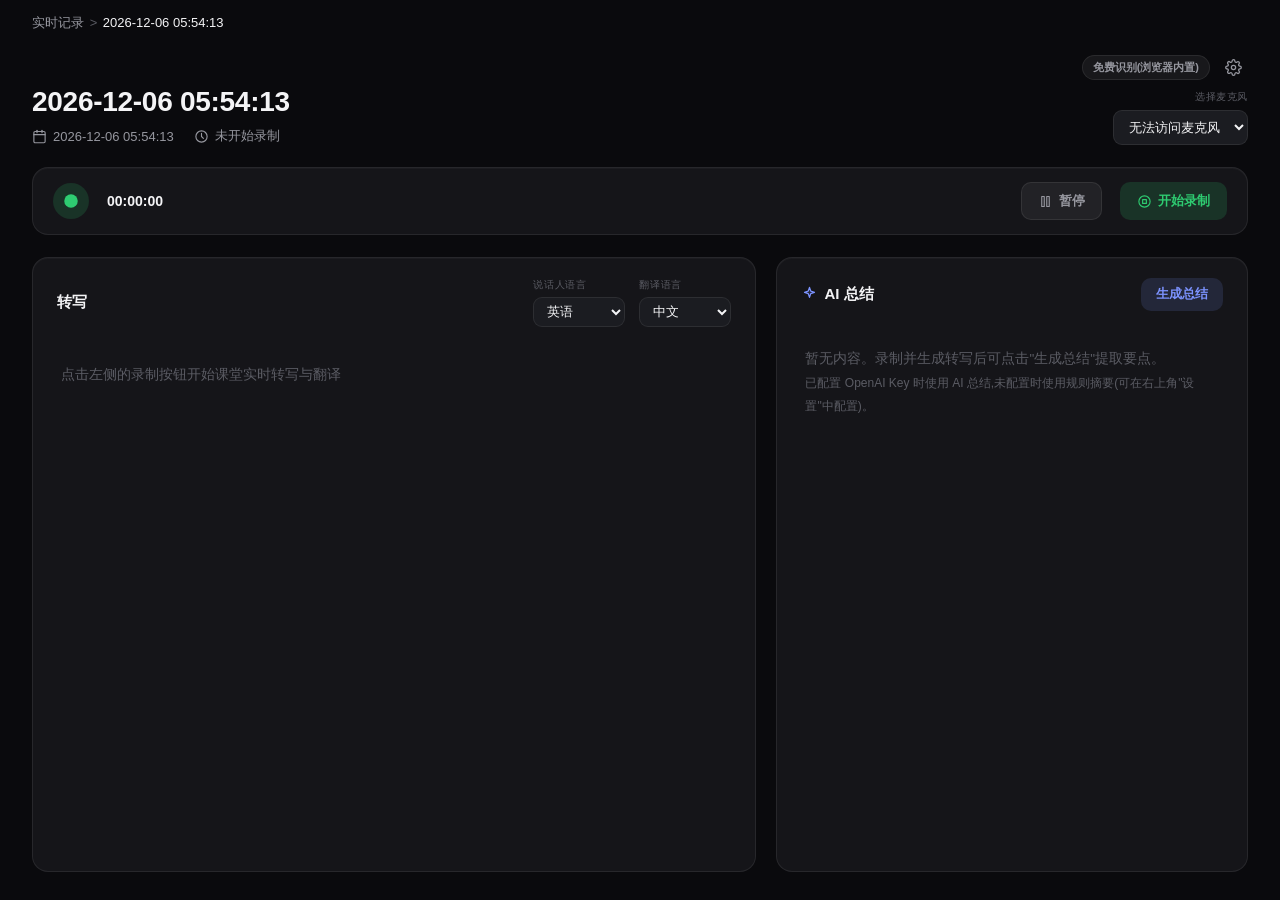
==== app/index.html @ 1d2155aa "Add official landing page with download section Moves the functional web app to /app/, adds a market" ====
<!DOCTYPE html>
<html lang="zh-CN">
<head>
<meta charset="UTF-8" />
<meta name="viewport" content="width=device-width, initial-scale=1" />
<meta http-equiv="Content-Security-Policy" content="default-src 'self'; script-src 'self'; style-src 'self' 'unsafe-inline'; connect-src 'self' https://api.mymemory.translated.net https://api.openai.com; img-src 'self' data:;" />
<title>XWX</title>
<meta name="description" content="课堂实时语音转写 + 翻译 + AI 总结" />
<link rel="stylesheet" href="styles.css" />
</head>
<body>
  <div class="titlebar">
    <div class="titlebar-left">
      <span class="breadcrumb"><span class="crumb-dim">实时记录</span> <span class="crumb-sep">&gt;</span> <span id="breadcrumbTime">2026-09-02 00:00:00</span></span>
    </div>
  </div>

  <div class="app-body">
    <div class="header-row">
      <div class="header-left">
        <h1 id="sessionTitle">2026-09-02 00:00:00</h1>
        <div class="meta-row">
          <span class="meta-item">
            <svg class="meta-icon" viewBox="0 0 24 24"><rect x="3" y="4" width="18" height="18" rx="2"/><line x1="3" y1="9" x2="21" y2="9"/><line x1="8" y1="2" x2="8" y2="6"/><line x1="16" y1="2" x2="16" y2="6"/></svg>
            <span id="sessionDate">2026-09-02 00:00</span>
          </span>
          <span class="meta-item">
            <svg class="meta-icon" viewBox="0 0 24 24"><circle cx="12" cy="12" r="9"/><polyline points="12 7 12 12 15 15"/></svg>
            <span id="recordedLabel">未开始录制</span>
          </span>
        </div>
      </div>
      <div class="header-right">
        <div class="header-right-top">
          <span class="engine-badge" id="engineBadge">免费识别</span>
          <button class="icon-btn nav-btn" id="btnSettings" title="设置">
            <svg viewBox="0 0 24 24"><circle cx="12" cy="12" r="3"/><path d="M19.4 15a1.7 1.7 0 0 0 .34 1.87l.06.06a2 2 0 1 1-2.83 2.83l-.06-.06a1.7 1.7 0 0 0-1.87-.34 1.7 1.7 0 0 0-1 1.55V21a2 2 0 1 1-4 0v-.09A1.7 1.7 0 0 0 9 19.4a1.7 1.7 0 0 0-1.87.34l-.06.06a2 2 0 1 1-2.83-2.83l.06-.06A1.7 1.7 0 0 0 4.6 15a1.7 1.7 0 0 0-1.55-1H3a2 2 0 1 1 0-4h.09A1.7 1.7 0 0 0 4.6 9a1.7 1.7 0 0 0-.34-1.87l-.06-.06a2 2 0 1 1 2.83-2.83l.06.06A1.7 1.7 0 0 0 9 4.6a1.7 1.7 0 0 0 1-1.55V3a2 2 0 1 1 4 0v.09a1.7 1.7 0 0 0 1 1.55 1.7 1.7 0 0 0 1.87-.34l.06-.06a2 2 0 1 1 2.83 2.83l-.06.06A1.7 1.7 0 0 0 19.4 9a1.7 1.7 0 0 0 1.55 1H21a2 2 0 1 1 0 4h-.09a1.7 1.7 0 0 0-1.51 1z"/></svg>
          </button>
        </div>
        <label class="mic-label">选择麦克风</label>
        <select id="micSelect" class="select-box"></select>
      </div>
    </div>

    <div class="control-bar card">
      <button class="record-dot" id="btnRecordToggle" title="开始/停止录制">
        <svg viewBox="0 0 24 24"><circle cx="12" cy="12" r="9"/></svg>
      </button>
      <span class="timer" id="timerLabel">00:00:00</span>
      <canvas id="waveform" width="360" height="36"></canvas>
      <div class="spacer"></div>
      <button class="btn btn-ghost" id="btnPause">
        <svg viewBox="0 0 24 24"><rect x="6" y="4" width="4" height="16"/><rect x="14" y="4" width="4" height="16"/></svg>
        <span id="pauseLabel">暂停</span>
      </button>
      <button class="btn btn-record" id="btnEnd">
        <svg viewBox="0 0 24 24"><circle cx="12" cy="12" r="9"/><rect x="9" y="9" width="6" height="6"/></svg>
        <span id="btnEndLabel">开始录制</span>
      </button>
    </div>

    <div class="content-row">
      <section class="panel card transcript-panel">
        <div class="panel-header">
          <h2>转写</h2>
          <div class="lang-selects">
            <div class="lang-group">
              <label>说话人语言</label>
              <select id="sourceLang" class="select-box"></select>
            </div>
            <div class="lang-group">
              <label>翻译语言</label>
              <select id="targetLang" class="select-box"></select>
            </div>
          </div>
        </div>
        <div id="transcriptList" class="transcript-list">
          <div class="empty-state" id="transcriptEmpty">
            点击左侧的录制按钮开始课堂实时转写与翻译
          </div>
        </div>
      </section>

      <section class="panel card summary-panel">
        <div class="panel-header">
          <h2><svg class="spark-icon" viewBox="0 0 24 24"><path d="M12 2l1.8 5.2L19 9l-5.2 1.8L12 16l-1.8-5.2L5 9l5.2-1.8z"/></svg> AI 总结
            <span class="live-pulse" id="summaryLivePulse" hidden></span>
          </h2>
          <div class="summary-header-right">
            <span class="summary-updated" id="summaryUpdated"></span>
            <button class="btn btn-small" id="btnSummarize">生成总结</button>
          </div>
        </div>
        <div id="summaryBody" class="summary-body">
          <div class="empty-state">
            暂无内容。录制并生成转写后可点击"生成总结"提取要点。<br/>
            <span class="hint">已配置 OpenAI Key 时使用 AI 总结,未配置时使用规则摘要(可在右上角"设置"中配置)。</span>
          </div>
        </div>
      </section>
    </div>
  </div>

  <div class="modal-overlay" id="settingsOverlay" hidden>
    <div class="modal card">
      <div class="modal-header">
        <h3>设置</h3>
        <button class="icon-btn nav-btn" id="btnCloseSettings">
          <svg viewBox="0 0 24 24"><line x1="6" y1="6" x2="18" y2="18"/><line x1="18" y1="6" x2="6" y2="18"/></svg>
        </button>
      </div>
      <div class="modal-body">
        <label class="modal-label">OpenAI API Key</label>
        <input type="password" id="apiKeyInput" class="text-input" placeholder="sk-..." autocomplete="off" spellcheck="false" />
        <p class="modal-hint">
          注意:ChatGPT Pro 网页订阅不能直接调用接口,需要到
          platform.openai.com/api-keys 单独创建一个 API Key,并在账户里开通按量付费额度
          (与 ChatGPT 订阅是两套独立计费)。<br/>
          填入 Key 后,识别使用 Whisper、翻译与 AI 总结使用 GPT-4o-mini,准确率和速度优于免费方案。
          留空则自动使用浏览器内置的免费识别 + 规则摘要。<br/>
          <strong>Key 只保存在你这台设备的浏览器本地存储中,不会上传到任何服务器</strong>(本站是纯静态页面,没有后端)。
        </p>
        <div class="modal-actions">
          <button class="btn btn-ghost" id="btnClearKey">清除</button>
          <button class="btn" id="btnSaveKey">保存</button>
        </div>
        <p class="modal-status" id="keyStatus"></p>
      </div>
    </div>
  </div>

  <div class="toast" id="toast" hidden></div>

  <script src="app.js"></script>
</body>
</html>
---- app/styles.css ----
* { box-sizing: border-box; margin: 0; padding: 0; }

:root {
  --bg: #0a0a0d;
  --card-bg: #151519;
  --card-bg-2: #1b1c21;
  --border: rgba(255, 255, 255, 0.08);
  --hover: rgba(255, 255, 255, 0.06);
  --text: #f4f4f6;
  --text-dim: #96979f;
  --text-faint: #5b5c64;
  --accent: #7c93ff;
  --accent-soft: rgba(124, 147, 255, 0.14);
  --red: #ff6161;
  --red-soft: rgba(255, 97, 97, 0.14);
  --green: #2ecc71;
  --green-soft: rgba(46, 204, 113, 0.16);
}

html, body {
  height: 100%;
  background: var(--bg);
  color: var(--text);
  font-family: -apple-system, "Segoe UI", "PingFang SC", "Microsoft YaHei", sans-serif;
  overflow: hidden;
}

svg { fill: none; stroke: currentColor; stroke-width: 1.8; stroke-linecap: round; stroke-linejoin: round; }

/* Titlebar */
.titlebar { height: 46px; display: flex; align-items: center; background: var(--bg); padding: 0 32px; }
.titlebar-left { display: flex; align-items: center; gap: 4px; }
.icon-btn.nav-btn {
  width: 30px; height: 30px; border: none; background: transparent; border-radius: 7px;
  display: flex; align-items: center; justify-content: center; color: var(--text-dim); cursor: pointer;
  transition: background 0.15s ease, color 0.15s ease;
}
.icon-btn.nav-btn svg { width: 17px; height: 17px; }
.icon-btn.nav-btn:hover { background: var(--hover); color: var(--text); }
.breadcrumb { font-size: 13px; color: var(--text); }
.crumb-dim { color: var(--text-dim); }
.crumb-sep { color: var(--text-faint); margin: 0 2px; }

/* Body */
.app-body { height: calc(100% - 46px); padding: 6px 32px 28px; display: flex; flex-direction: column; gap: 22px; overflow: hidden; }

.header-row { display: flex; justify-content: space-between; align-items: flex-end; }
.header-left h1 { font-size: 28px; font-weight: 700; letter-spacing: -0.01em; }
.meta-row { display: flex; gap: 20px; margin-top: 9px; }
.meta-item { display: flex; align-items: center; gap: 6px; font-size: 13px; color: var(--text-dim); }
.meta-icon { width: 15px; height: 15px; }
.header-right { display: flex; flex-direction: column; align-items: flex-end; gap: 6px; }
.header-right-top { display: flex; align-items: center; gap: 8px; margin-bottom: 2px; }
.mic-label {
  font-size: 10px; color: var(--text-faint); text-transform: uppercase; letter-spacing: 0.06em;
}

.engine-badge {
  font-size: 11px; font-weight: 600; padding: 4px 10px; border-radius: 20px;
  background: var(--hover); color: var(--text-dim); border: 1px solid var(--border);
}
.engine-badge.premium { background: var(--accent-soft); color: var(--accent); border-color: rgba(124, 147, 255, 0.3); }

/* Settings modal */
.modal-overlay {
  position: fixed; inset: 0; background: rgba(0, 0, 0, 0.6); backdrop-filter: blur(8px);
  display: flex; align-items: center; justify-content: center; z-index: 50;
}
.modal-overlay[hidden] { display: none; }
.modal { width: 420px; max-width: 90vw; padding: 22px 24px; box-shadow: 0 24px 70px rgba(0,0,0,0.55); }
.modal-header { display: flex; justify-content: space-between; align-items: center; margin-bottom: 16px; }
.modal-header h3 { font-size: 15px; font-weight: 700; }
.modal-label {
  display: block; font-size: 10px; color: var(--text-faint); margin-bottom: 8px;
  text-transform: uppercase; letter-spacing: 0.06em;
}
.text-input {
  width: 100%; border: 1px solid var(--border); background: var(--card-bg-2); border-radius: 9px; padding: 10px 12px;
  font-size: 13px; outline: none; color: var(--text); transition: border-color 0.15s ease;
}
.text-input:focus { border-color: var(--accent); }
.modal-hint { font-size: 12px; color: var(--text-faint); line-height: 1.7; margin-top: 12px; }
.modal-actions { display: flex; justify-content: flex-end; gap: 8px; margin-top: 18px; }
.modal-status { font-size: 12px; margin-top: 10px; color: var(--accent); min-height: 16px; }

.select-box {
  border: 1px solid var(--border); background: var(--card-bg-2); border-radius: 9px;
  padding: 8px 11px; font-size: 13px; color: var(--text); cursor: pointer; outline: none;
  transition: border-color 0.15s ease;
}
.select-box:focus { border-color: var(--accent); }

.card { background: var(--card-bg); border: 1px solid var(--border); border-radius: 16px; box-shadow: 0 1px 0 rgba(255,255,255,0.03) inset; }

.control-bar { display: flex; align-items: center; gap: 18px; padding: 14px 20px; }
.record-dot {
  width: 36px; height: 36px; border-radius: 50%; border: none; cursor: pointer;
  background: var(--green-soft); color: var(--green); display: flex; align-items: center; justify-content: center;
  transition: background 0.15s ease, transform 0.08s ease, box-shadow 0.2s ease;
}
.record-dot:hover { filter: brightness(1.1); }
.record-dot:active { transform: scale(0.94); }
.record-dot svg { width: 18px; height: 18px; fill: currentColor; stroke: none; }
.record-dot.active { background: var(--red); color: #fff; box-shadow: 0 0 0 6px var(--red-soft); }
.record-dot.active svg { fill: #fff; }

.timer { font-variant-numeric: tabular-nums; font-size: 14px; font-weight: 600; min-width: 66px; color: var(--text); }
#waveform { flex: 1; max-width: 420px; height: 36px; }
.spacer { flex: 1; }

.btn {
  display: flex; align-items: center; gap: 6px; border: 1px solid transparent; border-radius: 10px; cursor: pointer;
  padding: 9px 16px; font-size: 13px; font-weight: 600; background: var(--accent-soft); color: var(--accent);
  transition: filter 0.15s ease, transform 0.08s ease, background 0.15s ease;
}
.btn svg { width: 15px; height: 15px; }
.btn:hover { filter: brightness(1.1); }
.btn:active { transform: scale(0.97); }
.btn:disabled { opacity: 0.5; cursor: not-allowed; transform: none; }
.btn-ghost { background: var(--hover); color: var(--text-dim); border-color: var(--border); }
.btn-ghost:hover { color: var(--text); }
.btn-ghost.active { color: var(--accent); border-color: rgba(124, 147, 255, 0.3); }
.btn-danger { background: var(--red); color: #fff; }
.btn-danger svg { fill: #fff; stroke: none; }
.btn-record { background: var(--green-soft); color: var(--green); }
.btn-record.recording { background: var(--red); color: #fff; }
.btn-record.recording svg { fill: #fff; stroke: none; }
.btn-small { padding: 7px 14px; font-size: 12.5px; }

.content-row { flex: 1; display: flex; gap: 20px; min-height: 0; }
.panel { flex: 1; display: flex; flex-direction: column; padding: 20px 24px; min-height: 0; }
.transcript-panel { flex: 1.6; }
.summary-panel { flex: 1; }

.panel-header { display: flex; justify-content: space-between; align-items: center; margin-bottom: 16px; flex-wrap: wrap; gap: 10px; }
.panel-header h2 { font-size: 15px; font-weight: 700; display: flex; align-items: center; gap: 6px; }
.spark-icon { width: 17px; height: 17px; color: var(--accent); fill: var(--accent-soft); }

.summary-header-right { display: flex; align-items: center; gap: 10px; }
.summary-updated { font-size: 11px; color: var(--text-faint); }
.live-pulse { width: 7px; height: 7px; border-radius: 50%; background: var(--accent); animation: pulse 1.2s infinite; }
.live-pulse[hidden] { display: none; }

.lang-selects { display: flex; gap: 14px; }
.lang-group { display: flex; flex-direction: column; gap: 5px; }
.lang-group label { font-size: 10px; color: var(--text-faint); text-transform: uppercase; letter-spacing: 0.06em; }
.lang-group .select-box { padding: 6px 9px; font-size: 12.5px; }

.transcript-list { flex: 1; overflow-y: auto; padding-right: 4px; }
.transcript-entry {
  display: flex; gap: 14px; padding: 13px 0; border-bottom: 1px solid var(--border);
  animation: entryIn 0.25s ease;
}
.transcript-entry:last-child { border-bottom: none; }
@keyframes entryIn {
  from { opacity: 0; transform: translateY(4px); }
  to { opacity: 1; transform: translateY(0); }
}
.entry-time { color: var(--accent); font-size: 12.5px; font-variant-numeric: tabular-nums; width: 58px; flex-shrink: 0; padding-top: 1px; }
.entry-text { flex: 1; }
.entry-original { font-size: 14.5px; line-height: 1.55; color: var(--text); }
.entry-translated { font-size: 13.5px; line-height: 1.55; color: var(--text-dim); margin-top: 4px; }
.entry-interim { opacity: 0.55; }

.interim-row { display: flex; align-items: center; gap: 8px; font-size: 13px; color: var(--text-faint); padding: 10px 0; }
.pulse-dot { width: 7px; height: 7px; border-radius: 50%; background: var(--accent); animation: pulse 1.2s infinite; }
@keyframes pulse { 0%,100% { opacity: 0.3; } 50% { opacity: 1; } }

.empty-state { color: var(--text-faint); font-size: 13.5px; line-height: 1.75; padding: 20px 4px; }
.empty-state .hint { font-size: 12px; color: var(--text-faint); }

.summary-body { flex: 1; overflow-y: auto; font-size: 13.5px; line-height: 1.75; }
.summary-overview { margin-bottom: 12px; color: var(--text); }
.summary-bullets { list-style: none; display: flex; flex-direction: column; gap: 9px; }
.summary-bullets li { display: flex; gap: 8px; color: var(--text-dim); }
.summary-bullets li strong { color: var(--text); }
.summary-bullets li::before { content: "•"; color: var(--accent); font-weight: 700; }

::-webkit-scrollbar { width: 8px; }
::-webkit-scrollbar-thumb { background: rgba(255,255,255,0.14); border-radius: 4px; }
::-webkit-scrollbar-thumb:hover { background: rgba(255,255,255,0.22); }
::-webkit-scrollbar-track { background: transparent; }

/* Toast */
.toast {
  position: fixed; left: 50%; bottom: 28px; transform: translateX(-50%) translateY(0);
  background: var(--card-bg-2); color: var(--text); font-size: 13px; padding: 11px 20px; border-radius: 11px;
  border: 1px solid var(--border); box-shadow: 0 16px 40px rgba(0,0,0,0.5); z-index: 100; max-width: 80vw;
  opacity: 1; transition: opacity 0.25s ease, transform 0.25s ease;
}
.toast[hidden] { display: none; }
.toast.toast-hide { opacity: 0; transform: translateX(-50%) translateY(8px); }

/* Narrow viewports: stack the transcript and summary panels instead of clipping them. */
@media (max-width: 900px) {
  html, body { overflow: auto; }
  .app-body { height: auto; overflow: visible; }
  .content-row { flex-direction: column; }
  .header-row { flex-wrap: wrap; gap: 12px; }
}
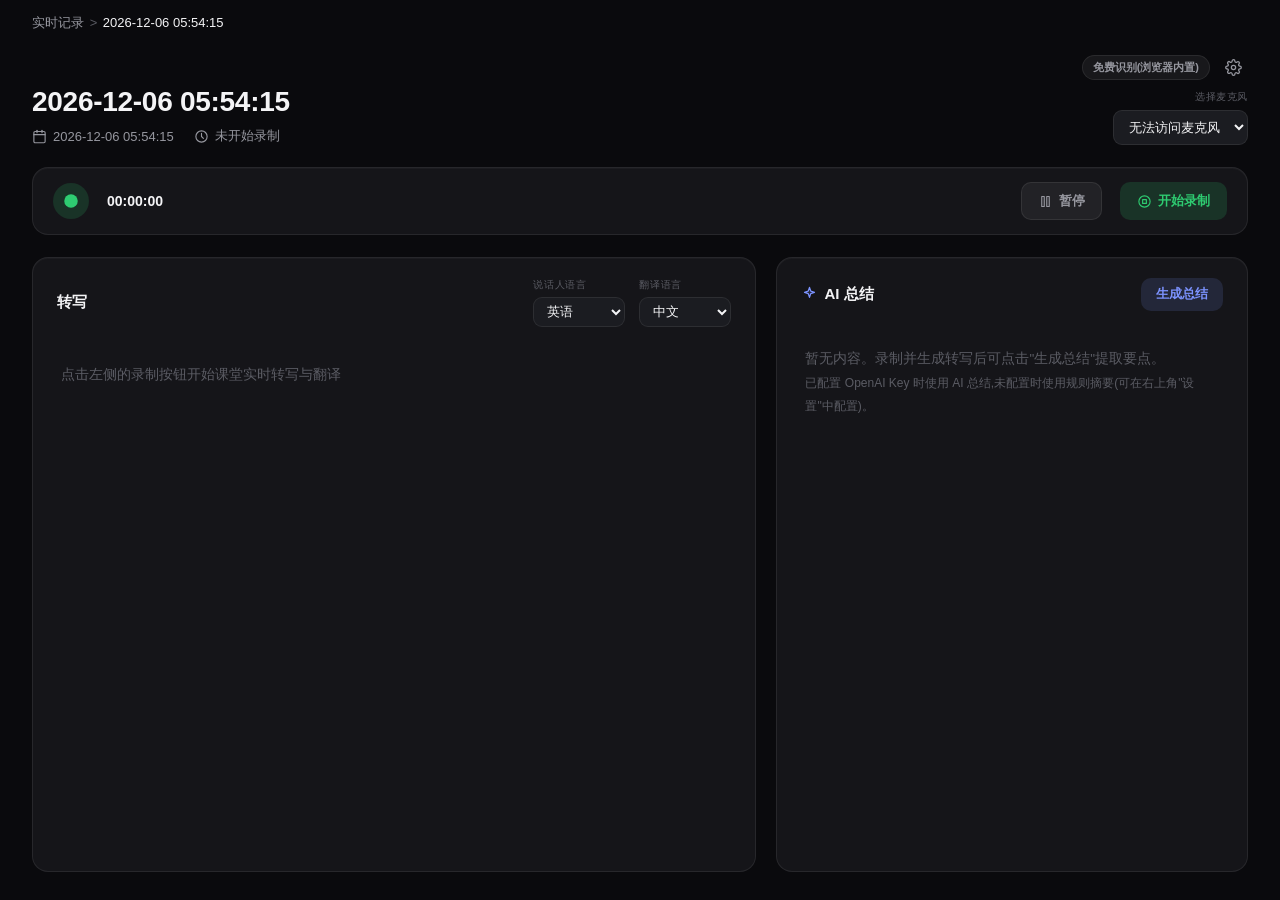
==== commit 85e3dbc9: "Ask before downloading the session export 结束录制 used to trigger the .md/.json download immediately. N" ====
--- a/app/index.html
+++ b/app/index.html
@@ -129,6 +129,24 @@
     </div>
   </div>
 
+  <div class="modal-overlay" id="saveConfirmOverlay" hidden>
+    <div class="modal card">
+      <div class="modal-header">
+        <h3>保存本次记录?</h3>
+        <button class="icon-btn nav-btn" id="btnCloseSaveConfirm">
+          <svg viewBox="0 0 24 24"><line x1="6" y1="6" x2="18" y2="18"/><line x1="18" y1="6" x2="6" y2="18"/></svg>
+        </button>
+      </div>
+      <div class="modal-body">
+        <p class="modal-hint" id="saveConfirmSummary"></p>
+        <div class="modal-actions">
+          <button class="btn btn-ghost" id="btnSkipSave">不保存</button>
+          <button class="btn" id="btnConfirmSave">下载到本地</button>
+        </div>
+      </div>
+    </div>
+  </div>
+
   <div class="toast" id="toast" hidden></div>
 
   <script src="app.js"></script>
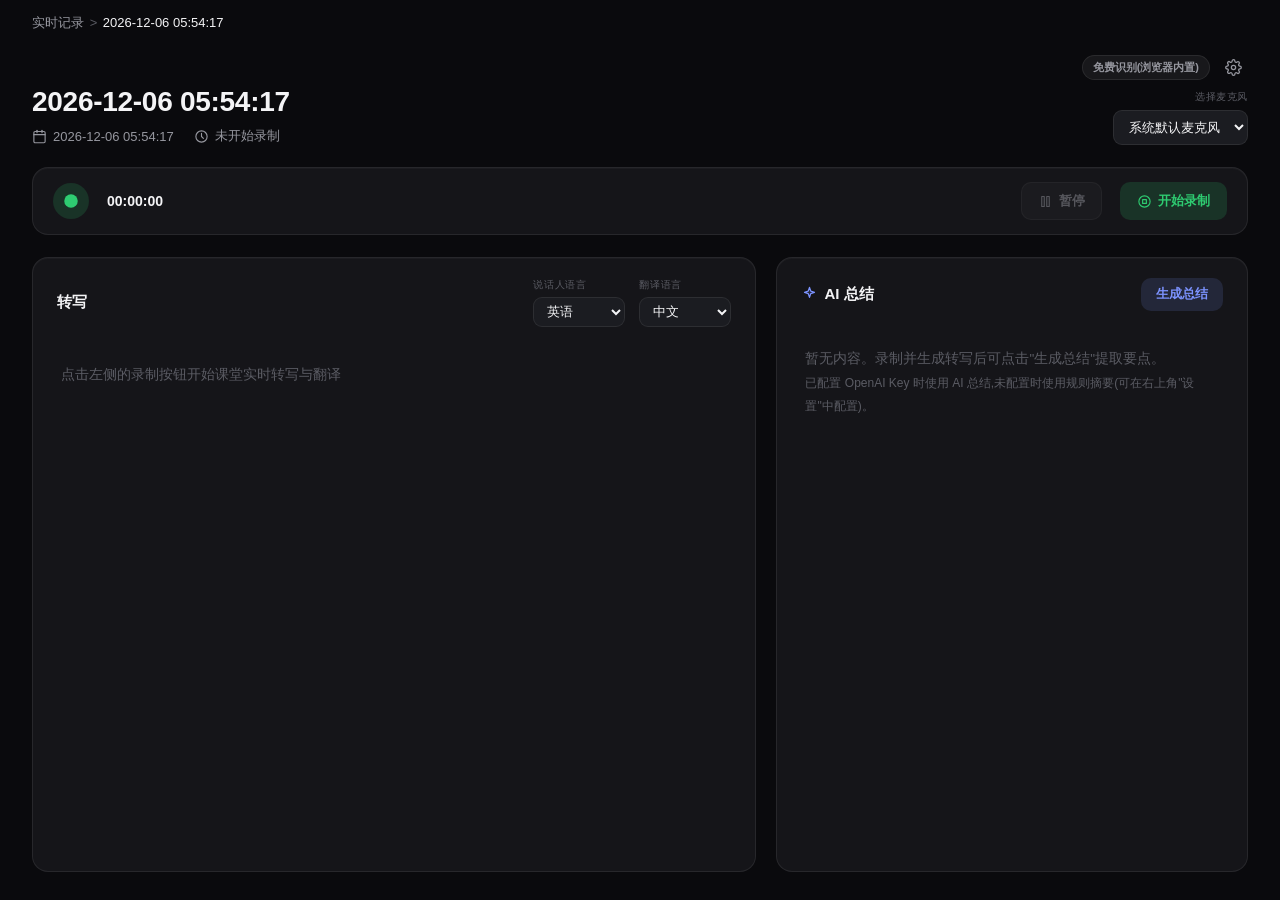
==== commit 952b651a: "Fix three bugs found by an end-to-end simulated run - Don't request microphone permission on page lo" ====
--- a/app/index.html
+++ b/app/index.html
@@ -38,7 +38,7 @@
           </button>
         </div>
         <label class="mic-label">选择麦克风</label>
-        <select id="micSelect" class="select-box"></select>
+        <select id="micSelect" class="select-box"><option value="">系统默认麦克风</option></select>
       </div>
     </div>
 
@@ -49,7 +49,7 @@
       <span class="timer" id="timerLabel">00:00:00</span>
       <canvas id="waveform" width="360" height="36"></canvas>
       <div class="spacer"></div>
-      <button class="btn btn-ghost" id="btnPause">
+      <button class="btn btn-ghost" id="btnPause" disabled>
         <svg viewBox="0 0 24 24"><rect x="6" y="4" width="4" height="16"/><rect x="14" y="4" width="4" height="16"/></svg>
         <span id="pauseLabel">暂停</span>
       </button>
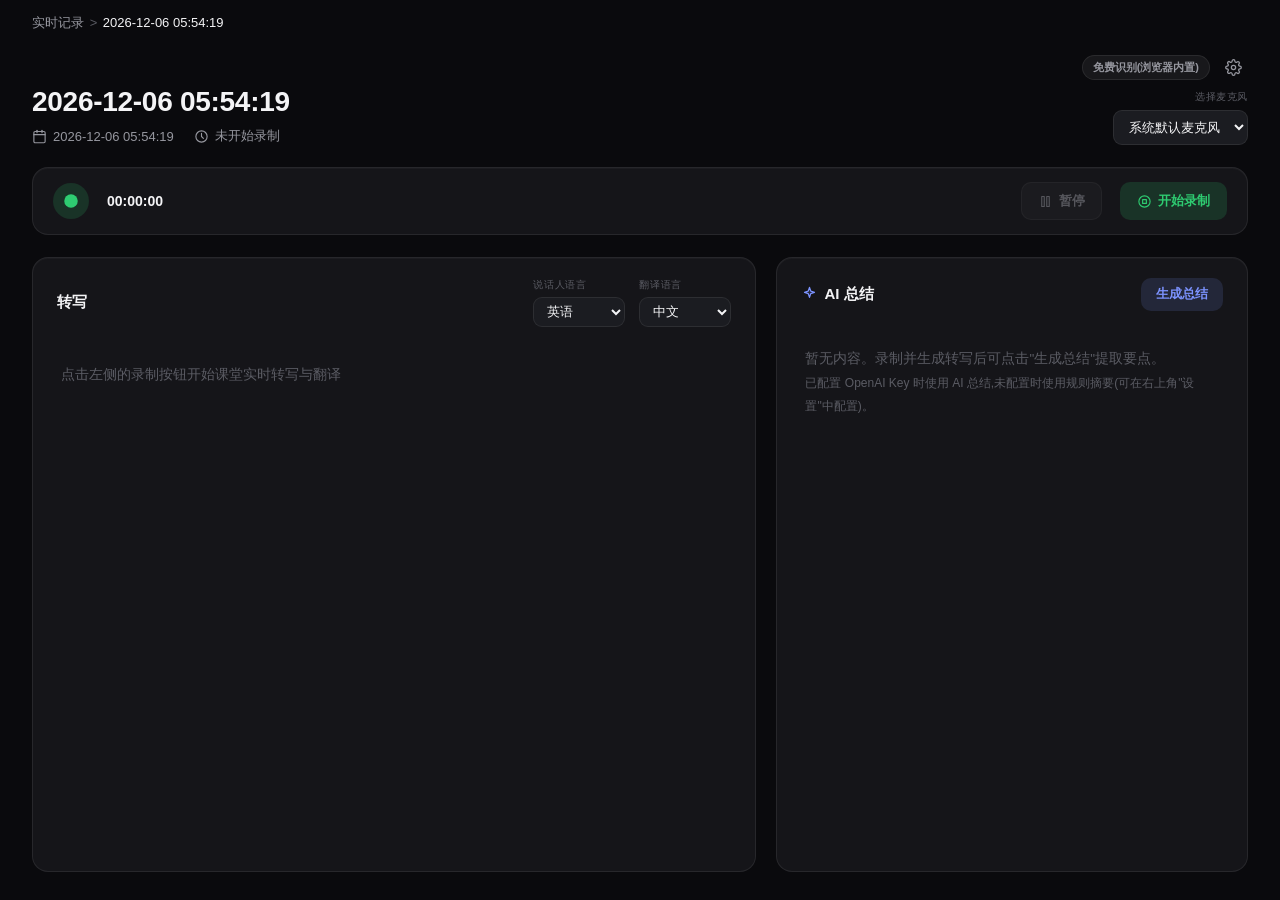
==== commit fe3176aa: "Add configurable save location Settings now has a "本地保存位置" row. On Chrome/Edge it uses the File Syst" ====
--- a/app/index.html
+++ b/app/index.html
@@ -125,6 +125,15 @@
           <button class="btn" id="btnSaveKey">保存</button>
         </div>
         <p class="modal-status" id="keyStatus"></p>
+
+        <label class="modal-label" style="margin-top: 22px;">本地保存位置</label>
+        <div class="save-path-row">
+          <span class="save-path-text" id="savePathDisplay">未设置(默认下载到"下载"文件夹)</span>
+          <button class="btn btn-ghost btn-small" id="btnChooseSaveDir">选择文件夹</button>
+        </div>
+        <p class="modal-hint" id="saveDirUnsupportedHint" hidden>
+          当前浏览器不支持选择保存文件夹(需要 Chrome / Edge),将始终下载到默认"下载"文件夹。
+        </p>
       </div>
     </div>
   </div>
--- a/app/styles.css
+++ b/app/styles.css
@@ -83,6 +83,12 @@
 .modal-actions { display: flex; justify-content: flex-end; gap: 8px; margin-top: 18px; }
 .modal-status { font-size: 12px; margin-top: 10px; color: var(--accent); min-height: 16px; }
 
+.save-path-row {
+  display: flex; align-items: center; justify-content: space-between; gap: 10px;
+  background: var(--card-bg-2); border: 1px solid var(--border); border-radius: 9px; padding: 9px 12px;
+}
+.save-path-text { font-size: 12.5px; color: var(--text-dim); overflow: hidden; text-overflow: ellipsis; white-space: nowrap; }
+
 .select-box {
   border: 1px solid var(--border); background: var(--card-bg-2); border-radius: 9px;
   padding: 8px 11px; font-size: 13px; color: var(--text); cursor: pointer; outline: none;
